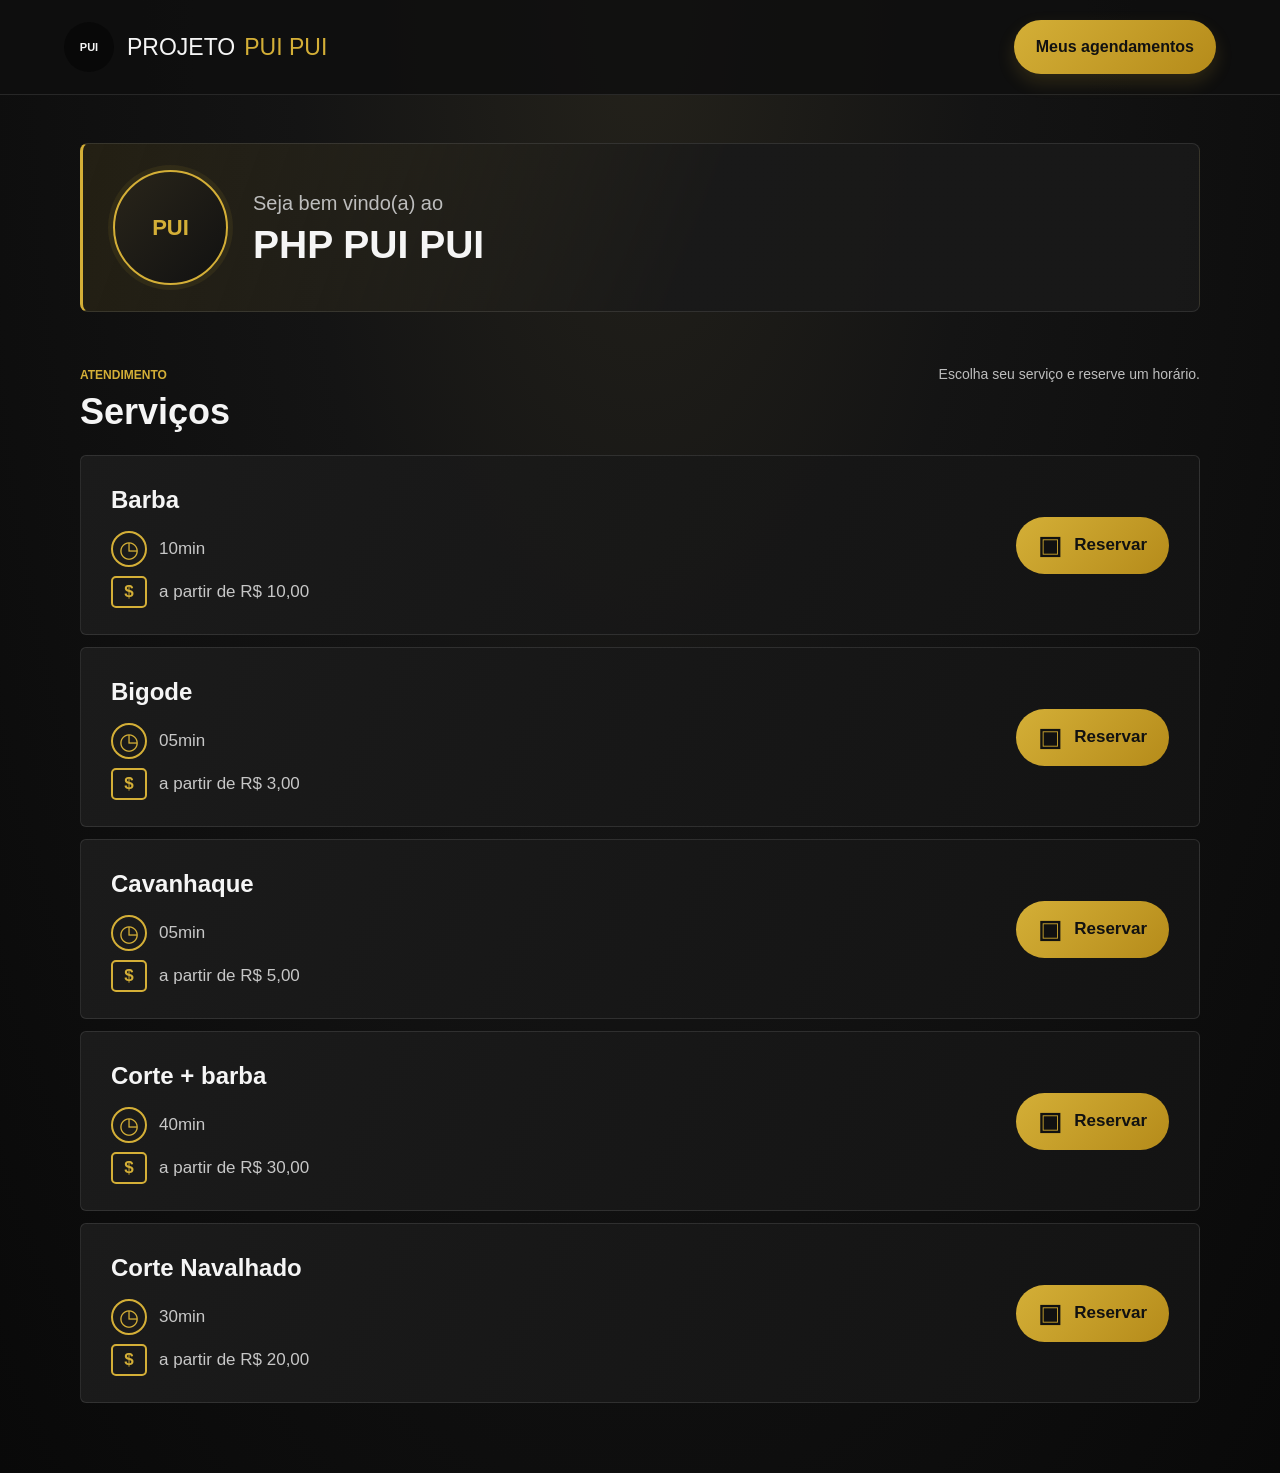
==== projetoph/painel/painel.html @ fe6162ec "Add files via upload" ====
<!DOCTYPE html>
<html lang="pt-BR">

<head>
    <meta charset="UTF-8">
    <meta name="viewport" content="width=device-width, initial-scale=1.0">

    <title>Projeto PUI PUI</title>

    <link rel="stylesheet" href="painel.css">
</head>

<body>

    <!-- CABEÇALHO -->
    <header class="cabecalho">

        <div class="logo">

            <div class="logo-circulo">
                PUI
            </div>

            <span class="logo-preto">PROJETO</span>

            <span class="logo-dourado">PUI PUI</span>

        </div>


        <a
            class="botao-agendamentos"
            href="../login/login.html"
        >
            Meus agendamentos
        </a>

    </header>


    <!-- CONTEÚDO -->
    <main class="conteudo">


        <!-- PROFISSIONAL -->
        <section class="profissional">

            <div class="foto-profissional">
                PUI
            </div>

            <div class="texto-profissional">

                <p>
                    Seja bem vindo(a) ao
                </p>

                <h1>
                    PHP PUI PUI
                </h1>

            </div>

        </section>


        <!-- SERVIÇOS -->
        <section class="servicos">

            <div class="cabecalho-servicos">
                <p>ATENDIMENTO</p>
                <span>Escolha seu serviço e reserve um horário.</span>
            </div>

            <h2>
                Serviços
            </h2>


            <!-- BARBA -->
            <article class="servico">

                <div class="informacoes">

                    <h3>
                        Barba
                    </h3>

                    <div class="detalhe">

                        <span class="icone-relogio">
                            ◷
                        </span>

                        <span>
                            10min
                        </span>

                    </div>


                    <div class="detalhe">

                        <span class="icone-dinheiro">
                            $
                        </span>

                        <span>
                            a partir de R$ 10,00
                        </span>

                    </div>

                </div>


                <button
                    class="botao-reservar"
                    type="button"
                    data-servico="barba"
                >

                    <span>
                        ▣
                    </span>

                    Reservar

                </button>

            </article>


            <!-- BIGODE -->
            <article class="servico">

                <div class="informacoes">

                    <h3>
                        Bigode
                    </h3>


                    <div class="detalhe">

                        <span class="icone-relogio">
                            ◷
                        </span>

                        <span>
                            05min
                        </span>

                    </div>


                    <div class="detalhe">

                        <span class="icone-dinheiro">
                            $
                        </span>

                        <span>
                            a partir de R$ 3,00
                        </span>

                    </div>

                </div>


                <button
                    class="botao-reservar"
                    type="button"
                    data-servico="bigode"
                >

                    <span>
                        ▣
                    </span>

                    Reservar

                </button>

            </article>


            <!-- CAVANHAQUE -->
            <article class="servico">

                <div class="informacoes">

                    <h3>
                        Cavanhaque
                    </h3>


                    <div class="detalhe">

                        <span class="icone-relogio">
                            ◷
                        </span>

                        <span>
                            05min
                        </span>

                    </div>


                    <div class="detalhe">

                        <span class="icone-dinheiro">
                            $
                        </span>

                        <span>
                            a partir de R$ 5,00
                        </span>

                    </div>

                </div>


                <button
                    class="botao-reservar"
                    type="button"
                    data-servico="cavanhaque"
                >

                    <span>
                        ▣
                    </span>

                    Reservar

                </button>

            </article>


            <!-- CORTE + BARBA -->
            <article class="servico">

                <div class="informacoes">

                    <h3>
                        Corte + barba
                    </h3>


                    <div class="detalhe">

                        <span class="icone-relogio">
                            ◷
                        </span>

                        <span>
                            40min
                        </span>

                    </div>


                    <div class="detalhe">

                        <span class="icone-dinheiro">
                            $
                        </span>

                        <span>
                            a partir de R$ 30,00
                        </span>

                    </div>

                </div>


                <button
                    class="botao-reservar"
                    type="button"
                    data-servico="corte-barba"
                >

                    <span>
                        ▣
                    </span>

                    Reservar

                </button>

            </article>


            <!-- CORTE NAVALHADO -->
            <article class="servico">

                <div class="informacoes">

                    <h3>
                        Corte Navalhado
                    </h3>


                    <div class="detalhe">

                        <span class="icone-relogio">
                            ◷
                        </span>

                        <span>
                            30min
                        </span>

                    </div>


                    <div class="detalhe">

                        <span class="icone-dinheiro">
                            $
                        </span>

                        <span>
                            a partir de R$ 20,00
                        </span>

                    </div>

                </div>


                <button
                    class="botao-reservar"
                    type="button"
                    data-servico="corte-navalhado"
                >

                    <span>
                        ▣
                    </span>

                    Reservar

                </button>

            </article>

        </section>

    </main>


    <script src="painel.js"></script>

</body>

</html>
---- projetoph/painel/painel.css ----
* {
    margin: 0;
    padding: 0;
    box-sizing: border-box;
}

:root {
    color-scheme: dark;
    --superficie: #191919;
    --superficie-hover: #202020;
    --texto: #f5f5f5;
    --texto-suave: #bdbdbd;
    --dourado: #d4af37;
    --dourado-escuro: #b58b1a;
    --borda: rgba(255, 255, 255, 0.1);
}


body {
    min-height: 100vh;
    font-family: "Segoe UI", Arial, sans-serif;
    background: radial-gradient(ellipse at 50% 0%, #24221b 0%, #141414 38%, #090909 100%);
    color: var(--texto);
    line-height: 1.5;
}


/* =========================
   CABEÇALHO
========================= */

.cabecalho {

    width: 100%;

    min-height: 95px;

    padding: 0 5%;

    display: flex;

    align-items: center;

    justify-content: space-between;

    background: rgba(14, 14, 14, 0.86);
    border-bottom: 1px solid rgba(255, 255, 255, 0.1);
}


/* LOGO */

.logo {

    display: flex;

    align-items: center;

    gap: 5px;

    font-size: 23px;

    letter-spacing: 0;

    color: #f5f5f5;
}


.logo-circulo {

    width: 50px;

    height: 50px;

    border-radius: 50%;

    background: #080808;

    color: #f5f5f5;

    display: flex;

    align-items: center;

    justify-content: center;

    font-size: 11px;

    font-weight: bold;

    margin-right: 8px;
}


.logo-preto {

    font-weight: 400;
}


.logo-dourado {

    color: #d4af37;

    font-weight: 400;

    margin-left: 4px;
}


/* BOTÃO MEUS AGENDAMENTOS */

.botao-agendamentos {
    display: inline-flex;
    align-items: center;
    justify-content: center;
    background: linear-gradient(135deg, #d4af37, #b58b1a);
    color: #111111;
    text-decoration: none;
    font-size: 16px;
    font-weight: 800;
    padding: 15px 22px;
    border-radius: 999px;
    cursor: pointer;
    transition: transform 0.2s ease, box-shadow 0.2s ease;
    box-shadow: 0 8px 18px rgba(212, 175, 55, 0.16);
}


.botao-agendamentos:hover {
    transform: translateY(-1px);
    box-shadow: 0 10px 22px rgba(212, 175, 55, 0.25);
}


/* =========================
   CONTEÚDO
========================= */

.conteudo {

    width: 90%;

    max-width: 1120px;

    margin: 48px auto 70px;
}


/* =========================
   PROFISSIONAL
========================= */

.profissional {

    display: flex;

    align-items: center;

    gap: 25px;

    margin-bottom: 52px;
    padding: 26px 30px;
    background: linear-gradient(110deg, rgba(212, 175, 55, 0.1), rgba(25, 25, 25, 0.88) 55%);
    border: 1px solid var(--borda);
    border-left: 3px solid var(--dourado);
    border-radius: 8px;
}


.foto-profissional {

    width: 115px;

    height: 115px;

    border-radius: 50%;

    background: linear-gradient(135deg, #29251a, #111111);
    border: 2px solid var(--dourado);
    box-shadow: 0 0 0 5px rgba(212, 175, 55, 0.08);

    display: flex;

    align-items: center;

    justify-content: center;

    color: #d4af37;

    font-size: 22px;

    font-weight: bold;

    flex-shrink: 0;

    overflow: hidden;
}


.texto-profissional p {

    font-size: 20px;

    color: var(--texto-suave);

    font-weight: 500;

    margin-bottom: 5px;
}


.texto-profissional h1 {

    font-size: 39px;

    font-weight: 700;

    letter-spacing: 0;
    line-height: 1.15;
}


/* =========================
   SERVIÇOS
========================= */

.cabecalho-servicos {
    display: flex;
    align-items: center;
    justify-content: space-between;
    gap: 20px;
    margin-bottom: 5px;
}

.cabecalho-servicos p {
    color: var(--dourado);
    font-size: 12px;
    font-weight: 800;
}

.cabecalho-servicos span {
    color: var(--texto-suave);
    font-size: 14px;
}

.servicos h2 {

    font-size: 36px;

    margin-bottom: 22px;

    font-weight: 700;
    line-height: 1.2;
}


/* CADA SERVIÇO */

.servico {
    min-height: 166px;

    display: flex;

    align-items: center;

    justify-content: space-between;

    padding: 26px 30px;
    gap: 24px;
    background: linear-gradient(115deg, rgba(28, 28, 28, 0.96), rgba(20, 20, 20, 0.96));
    border: 1px solid var(--borda);
    border-radius: 6px;
    margin-bottom: 12px;
    transition: background 0.2s ease, border-color 0.2s ease, transform 0.2s ease;

}

.servico:hover {
    background: linear-gradient(115deg, #202020, #191919);
    border-color: rgba(212, 175, 55, 0.32);
}

.servico:last-child {
    margin-bottom: 0;
}


/* INFORMAÇÕES */

.informacoes h3 {

    font-size: 24px;

    margin-bottom: 13px;

    font-weight: 700;
}


.detalhe {

    display: flex;

    align-items: center;

    gap: 12px;

    font-size: 17px;

    margin-top: 9px;

    color: #c7c7c7;
}


/* RELÓGIO */

.icone-relogio {

    width: 36px;

    height: 36px;

    border: 2px solid #d4af37;

    border-radius: 50%;

    display: flex;

    align-items: center;

    justify-content: center;

    color: #d4af37;

    font-size: 23px;

    line-height: 1;
}


/* DINHEIRO */

.icone-dinheiro {

    width: 36px;

    height: 32px;

    border: 2px solid #d4af37;

    border-radius: 5px;

    display: flex;

    align-items: center;

    justify-content: center;

    font-weight: bold;

    color: #d4af37;

    font-size: 17px;
}


/* BOTÃO RESERVAR */

.botao-reservar {

    border: none;

    background: linear-gradient(135deg, #d4af37, #b58b1a);

    color: #111111;

    padding: 14px 22px;

    border-radius: 999px;

    font-size: 17px;

    font-weight: 800;

    cursor: pointer;

    display: flex;

    align-items: center;

    gap: 12px;

    transition: transform 0.2s ease, box-shadow 0.2s ease;
    flex-shrink: 0;
}


.botao-reservar span {

    font-size: 25px;
}


.botao-reservar:hover {

    transform: translateY(-1px);
    box-shadow: 0 8px 18px rgba(212, 175, 55, 0.2);
    filter: brightness(1.06);
}

.botao-reservar:focus-visible,
.botao-agendamentos:focus-visible,
.fechar:focus-visible,
.confirmar:focus-visible {
    outline: 2px solid var(--texto);
    outline-offset: 3px;
}


/* =========================
   MODAL
========================= */

.modal {

    position: fixed;

    inset: 0;

    background: rgba(0, 0, 0, 0.78);
    backdrop-filter: blur(5px);

    display: none;

    align-items: center;

    justify-content: center;

    padding: 20px;

    z-index: 100;
}


.modal.ativo {

    display: flex;
}


.caixa-modal {

    width: 100%;

    max-width: 450px;

    background: #191919;

    border: 1px solid rgba(255, 255, 255, 0.1);

    border-radius: 8px;

    padding: 30px;

    position: relative;

    box-shadow: 0 18px 50px rgba(0, 0, 0, 0.55);
    animation: modal-entrada 0.2s ease-out;
}

@keyframes modal-entrada {
    from {
        opacity: 0;
        transform: translateY(8px);
    }

    to {
        opacity: 1;
        transform: translateY(0);
    }
}


.caixa-modal h2 {

    font-size: 25px;

    margin-bottom: 10px;
}


.caixa-modal p {

    color: #c7c7c7;

    margin-bottom: 25px;
}


.fechar {

    position: absolute;

    right: 14px;

    top: 14px;

    width: 40px;

    height: 40px;

    display: grid;

    place-items: center;

    border: none;

    background: #242424;

    border-radius: 50%;

    font-size: 30px;

    line-height: 1;

    cursor: pointer;

    color: #c7c7c7;

    transition: background 0.2s ease, color 0.2s ease;
}

.fechar:hover {
    background: #333333;
    color: #ffffff;
}


.caixa-modal label {

    display: block;

    margin-top: 15px;

    margin-bottom: 7px;

    font-weight: 600;
}


.caixa-modal input,
.caixa-modal select {

    width: 100%;

    height: 48px;

    border: 1px solid rgba(255, 255, 255, 0.12);

    border-radius: 6px;

    padding: 0 12px;

    font-size: 15px;

    background: #111111;
    color: #f5f5f5;
    outline: none;
}

.caixa-modal input:focus,
.caixa-modal select:focus {
    border-color: var(--dourado);
    box-shadow: 0 0 0 3px rgba(212, 175, 55, 0.15);
}


.confirmar {

    width: 100%;

    margin-top: 25px;

    border: none;

    background: linear-gradient(135deg, var(--dourado), var(--dourado-escuro));

    padding: 15px;

    border-radius: 999px;

    font-size: 16px;

    font-weight: 700;

    cursor: pointer;
    color: #111111;
    transition: filter 0.2s ease, transform 0.2s ease;
}

.confirmar:hover {
    filter: brightness(1.06);
    transform: translateY(-1px);
}


/* =========================
   CELULAR
========================= */

@media (max-width: 700px) {

    .cabecalho {

        height: auto;

        min-height: 90px;

        padding: 20px;

        gap: 15px;

    }


    .logo {

        font-size: 15px;

    }


    .logo-circulo {

        width: 40px;

        height: 40px;

        font-size: 9px;

    }


    .botao-agendamentos {

        padding: 15px;

        font-size: 14px;

    }


    .conteudo {

        width: 92%;

        margin-top: 40px;

    }


    .profissional {

        gap: 18px;

        margin-bottom: 50px;
        padding: 20px 18px;

    }


    .foto-profissional {

        width: 80px;

        height: 80px;

        font-size: 17px;

    }


    .texto-profissional p {

        font-size: 15px;

    }


    .texto-profissional h1 {

        font-size: 25px;
        overflow-wrap: anywhere;

    }

    .cabecalho-servicos {
        align-items: flex-start;
        flex-direction: column;
        gap: 3px;
    }


    .servicos h2 {

        font-size: 30px;

        margin-bottom: 20px;

    }


    .servico {

        min-height: 155px;

        padding: 20px 16px;
        gap: 14px;

    }


    .informacoes h3 {

        font-size: 20px;

    }


    .detalhe {

        font-size: 17px;

    }


    .icone-relogio {

        width: 35px;

        height: 35px;

    }


    .icone-dinheiro {

        width: 35px;

        height: 29px;

    }


    .botao-reservar {

        padding: 12px 15px;

        font-size: 15px;

    }

}

@media (max-width: 520px) {
    .servico {
        align-items: flex-start;
        flex-direction: column;
        padding: 20px;
    }

    .botao-reservar {
        min-width: 140px;
        justify-content: center;
    }

    .caixa-modal {
        padding: 26px 22px;
    }
}

@media (max-width: 390px) {
    .cabecalho {
        padding: 16px 4%;
        gap: 8px;
    }

    .logo {
        gap: 3px;
        font-size: 12px;
    }

    .logo-circulo {
        width: 34px;
        height: 34px;
        margin-right: 3px;
    }

    .botao-agendamentos {
        padding: 10px;
        font-size: 12px;
    }
}

@media (prefers-reduced-motion: reduce) {
    *,
    *::before,
    *::after {
        scroll-behavior: auto !important;
        animation-duration: 0.01ms !important;
        animation-iteration-count: 1 !important;
        transition-duration: 0.01ms !important;
    }
}
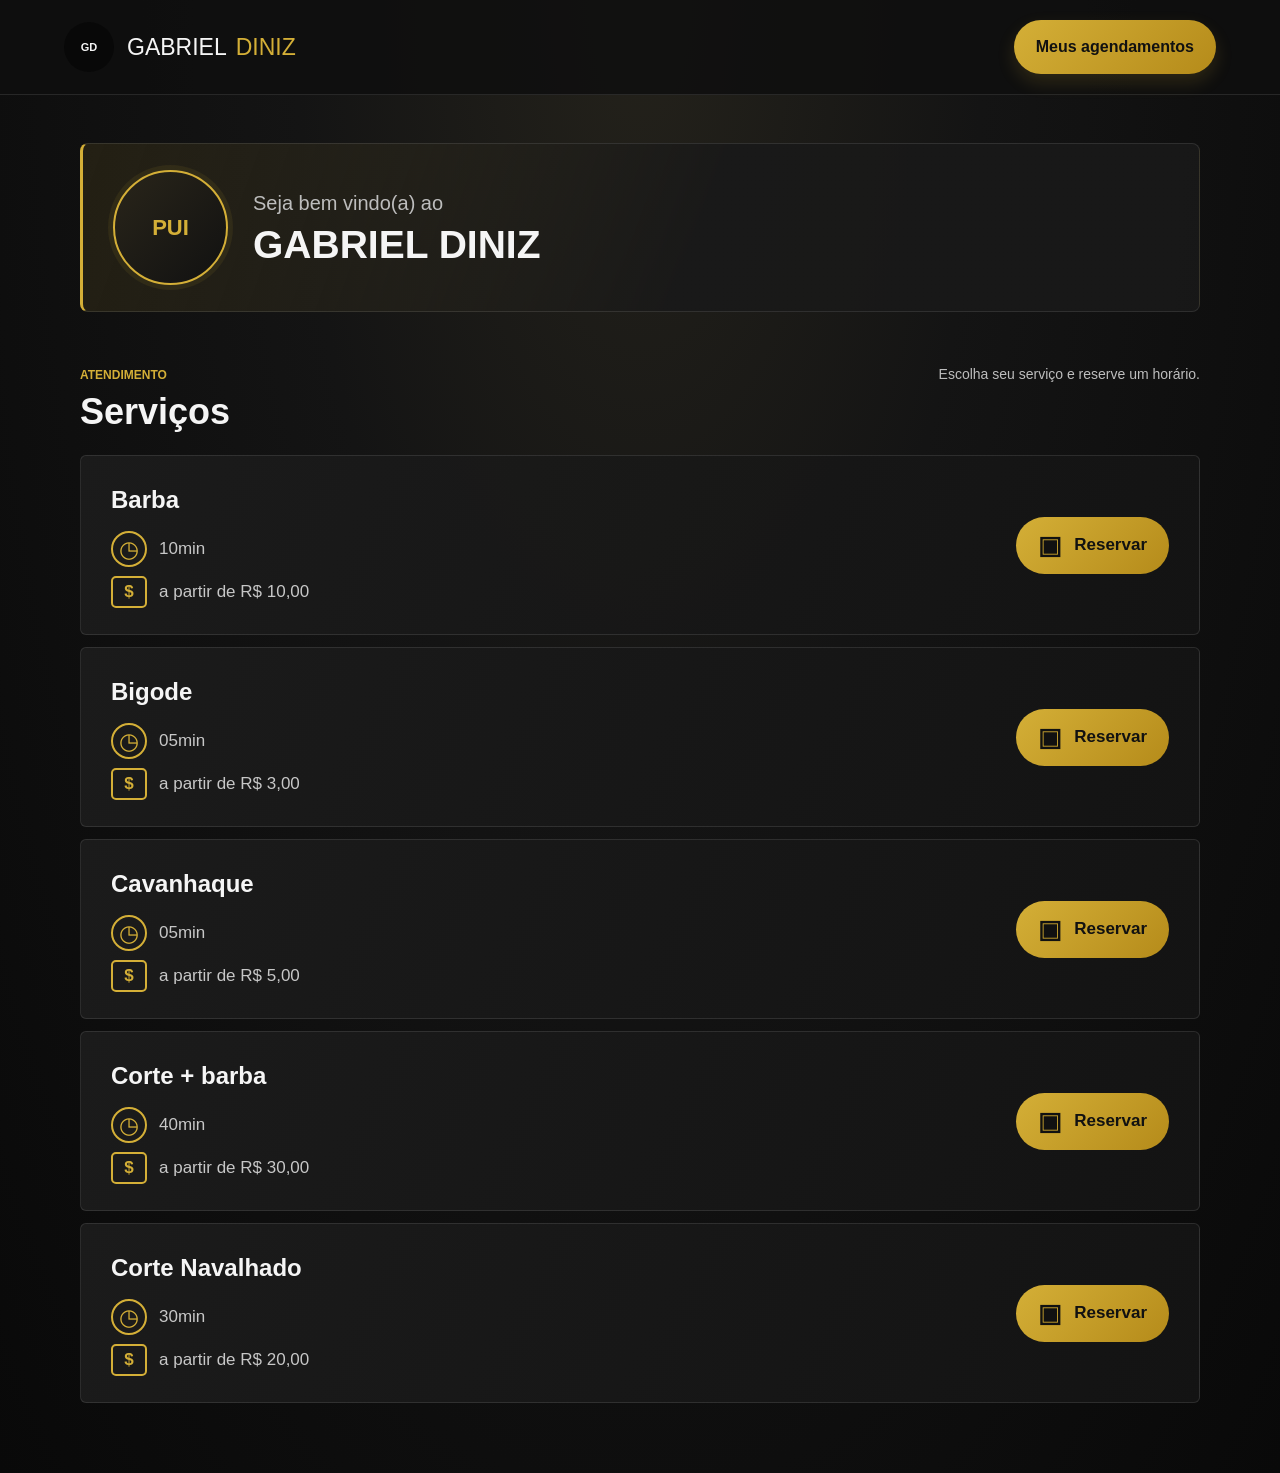
==== commit 1019be4c: "Add files via upload" ====
--- a/projetoph/painel/painel.html
+++ b/projetoph/painel/painel.html
@@ -5,7 +5,7 @@
     <meta charset="UTF-8">
     <meta name="viewport" content="width=device-width, initial-scale=1.0">
 
-    <title>Projeto PUI PUI</title>
+    <title>Gabriel Diniz</title>
 
     <link rel="stylesheet" href="painel.css">
 </head>
@@ -18,12 +18,12 @@
         <div class="logo">
 
             <div class="logo-circulo">
-                PUI
+                GD
             </div>
 
-            <span class="logo-preto">PROJETO</span>
-
-            <span class="logo-dourado">PUI PUI</span>
+            <span class="logo-preto">GABRIEL</span>
+
+            <span class="logo-dourado">DINIZ</span>
 
         </div>
 
@@ -56,7 +56,7 @@
                 </p>
 
                 <h1>
-                    PHP PUI PUI
+                    GABRIEL DINIZ
                 </h1>
 
             </div>
